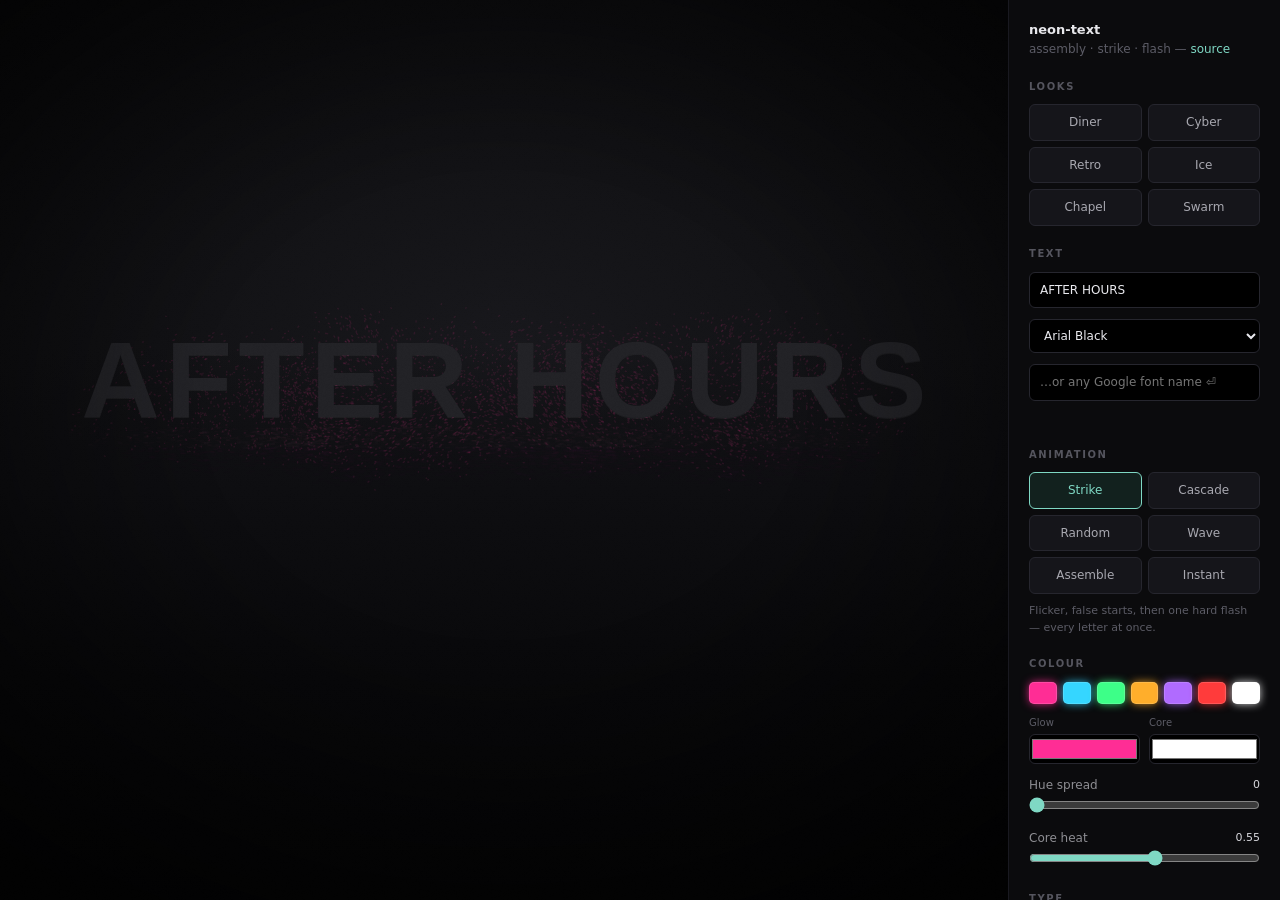
==== index.html @ d5eec2d4 "neon-text v1.0.0 A neon sign that assembles, strikes and burns, built from a particle field.  Real D" ====
<!doctype html>
<meta charset="utf-8">
<title>neon-text — playground</title>
<meta name="viewport" content="width=device-width,initial-scale=1">
<meta name="description" content="A neon sign that assembles, strikes and burns, built from a particle field.">
<link rel="stylesheet" href="src/neon.css">
<style>
  * { box-sizing:border-box; }
  body { margin:0; background:#040405; color:#8e8e93; display:flex; min-height:100vh;
         overflow:hidden; font:12px/1.55 ui-sans-serif,system-ui,-apple-system,"Segoe UI",sans-serif; }
  #hold { flex:1; height:100vh; display:flex; align-items:center; justify-content:center;
          background:#020203; overflow:hidden; }
  #stage { width:100%; height:100%; }
  body.framed #stage { box-shadow:0 24px 80px -20px #000, 0 0 0 1px #121216; border-radius:3px; }
  body.solo #panel { display:none; }

  #panel { width:272px; flex:none; height:100vh; overflow-y:auto; padding:20px 20px 28px;
           background:#0b0b0d; border-left:1px solid #191920;
           scrollbar-width:thin; scrollbar-color:#26262e #0b0b0d; }
  #panel::-webkit-scrollbar { width:8px } #panel::-webkit-scrollbar-thumb { background:#26262e; border-radius:4px }
  .ttl { color:#e8e8ec; font-size:13px; font-weight:600; }
  .sub { color:#5c5c66; margin-bottom:18px; }
  .sub a { color:#7fd8c4; text-decoration:none; }
  h2 { margin:20px 0 10px; font-size:10px; letter-spacing:.16em; text-transform:uppercase;
       color:#55555e; font-weight:600; }
  .row { margin-bottom:11px; }
  .row label { display:flex; justify-content:space-between; margin-bottom:4px; color:#8e8e93; }
  .row output { color:#d8d8dd; font-variant-numeric:tabular-nums; font-size:11px; }
  input[type=range] { width:100%; accent-color:#7fd8c4; height:14px; margin:0; }
  input[type=text], select { width:100%; padding:8px 10px; background:#000; color:#eaeaef;
      border:1px solid #26262e; border-radius:6px; font:inherit; }
  input[type=text]:focus, select:focus { outline:none; border-color:#7fd8c4; }
  input[type=color] { width:100%; height:30px; padding:0; background:#000; cursor:pointer;
      border:1px solid #26262e; border-radius:6px; }
  .cc { display:flex; gap:9px } .cc > div { flex:1 }
  .cc small { display:block; color:#5c5c66; margin-bottom:4px; }
  #swatches { display:grid; grid-template-columns:repeat(7,1fr); gap:6px; margin-bottom:11px; }
  #swatches i { height:22px; border-radius:5px; cursor:pointer; border:1px solid rgba(255,255,255,.14);
                box-shadow:0 0 10px -1px currentColor; transition:transform .12s; }
  #swatches i:hover { transform:translateY(-2px); }
  button { padding:8px 6px; background:#15151a; color:#a8a8b0; border:1px solid #26262e;
           border-radius:6px; cursor:pointer; font:inherit; width:100%; transition:.12s; }
  button:hover { background:#1e1e25; color:#d8d8dd; }
  #modes, #looks { display:grid; grid-template-columns:1fr 1fr; gap:6px; }
  #modes button { text-transform:capitalize } #modes button.on { border-color:#7fd8c4; color:#7fd8c4; background:#12211e }
  .hint { color:#5c5c66; font-size:11px; margin-top:8px; min-height:28px; }
  .acts { display:grid; grid-template-columns:1fr 1fr; gap:6px; margin-top:16px; }
  #replay { grid-column:1/3; border-color:#7fd8c4; color:#7fd8c4; }
  #fstat { font-size:11px; min-height:15px; margin-top:6px; }
</style>

<div id="hold"><div id="stage"></div></div>
<div id="panel"></div>

<script src="src/neon.js"></script>
<script>
/* The panel is a CONSUMER of the public API — it only ever calls
   sign.set() / .look() / .replay() / .pause(). Nothing here reaches into the
   engine, which is what proves the extraction is real. */

const SLIDERS = [
  ['Colour', 'hue',      'Hue spread',          0,   360, 5,   null ],
  ['Colour', 'coreHeat', 'Core heat',           0,   1,   .05, null ],
  ['Type',   'size',     'Size',                28,  240, 2,   null ],
  ['Type',   'track',    'Letter spacing',      0,   20,  1,   null ],
  ['Type',   'tube',     'Tube opacity',        0,   1,   .05, null ],
  ['Gas',    'dots',     'Dots',                800, 30000,200,null ],
  ['Gas',    'dotSize',  'Dot size',            .5,  3,   .1,  null ],
  ['Gas',    'gas',      'Gas turbulence',      0,   3,   .05, null ],
  ['Gas',    'hug',      'Hug letters',         0,   1,   .05, null ],
  ['Gas',    'settle',   'Settle (spring)',     .02, .3,  .01, null ],
  ['Gas',    'trail',    'Trail fade',          4,   60,  1,   null ],
  ['Room',   'room',     'Room presence',       0,   1,   .05, null ],
  ['Room',   'reflect',  'Reflection',          0,   1,   .05, null ],
  ['Room',   'push',     'Cursor push',         0,   2,   .05, null ],
  ['Timing', 'flash',    'Flash intensity',     0,   1.4, .05, null ],
  ['Timing', 'scatter',  'Start scatter',       0,   400, 10,  null ],
  ['Timing', 'pulses',   'Strike pulses',       0,   3,   1,   ['strike'] ],
  ['Timing', 'stagger',  'Arrival stagger',     0,   .9,  .05, ['strike'] ],
  ['Timing', 'gap',      'Letter gap (frames)', 2,   30,  1,   ['cascade','random','wave'] ],
];
const G_FONTS = ['Monoton','Bungee','Bungee Shade','Bungee Inline','Righteous','Audiowide','Orbitron',
  'Michroma','Syncopate','Tourney','Rubik Mono One','Bowlby One','Alfa Slab One','Anton',
  'Archivo Black','Bebas Neue','Black Ops One','Titan One','Ultra','Staatliches','Six Caps',
  'Faster One','Wallpoet','Iceberg','Codystar','Monofett','Nabla','Nosifer','Rampart One',
  'Silkscreen','Press Start 2P','Vast Shadow','Shrikhand','Fugaz One','Carter One','Lobster',
  'Lobster Two','Pacifico','Great Vibes','Kaushan Script','Sacramento','Satisfy','Yellowtail',
  'Playball','Poiret One','Permanent Marker','Rock Salt','Chewy','Cinzel'];
const PRESETS = ['#ff2d95','#35d6ff','#3dff88','#ffae2b','#b06bff','#ff3b3b','#ffffff'];
const CAPS = new Set(Neon.CAPS_FONTS);

/* ── hash hooks (headless capture) ────────────────────────────────────────────
   #t=TEXT · #mode=cascade · #font=Monoton · #c=ff2d95 · #k=ffffff
   #s=hug:1,dots:9000 · #f=N (run N frames, freeze, hide panel)
   Keys are delimiter-anchored: an unanchored /t=/ also matches the "t=" inside
   "font=Monoton", which silently renders the font name as the sign's text.
   NB changing ONLY the hash does not reload the document — bump a query param
   too, or you screenshot a stale frame and report a bug that isn't there.     */
const hashGet = k => location.hash.match(new RegExp('(?:^|[#&])' + k + '=([^&#]+)'));
const opts = {};
{
  const t = hashGet('t'), m = hashGet('mode'), c = hashGet('c'), k = hashGet('k'), s = hashGet('s');
  if (t) opts.text = decodeURIComponent(t[1]);
  if (m) opts.mode = m[1];
  if (c) opts.glow = '#' + c[1];
  if (k) opts.core = '#' + k[1];
  if (s) s[1].split(',').forEach(kv => { const [a,b] = kv.split(':');
    if (a in Neon.DEFAULTS) opts[a] = +b; });
}
const hashFont = hashGet('font'), hashFreeze = hashGet('f');

const sign = Neon.create('#stage', opts);

/* ── panel ─────────────────────────────────────────────────────────────────── */
const panel = document.getElementById('panel');
panel.insertAdjacentHTML('beforeend', `
  <div class="ttl">neon-text</div>
  <div class="sub">assembly · strike · flash — <a href="https://github.com/" id="repo">source</a></div>
  <h2>Looks</h2><div id="looks"></div>
  <h2>Text</h2>
  <div class="row"><input type="text" id="txt" maxlength="48" placeholder="type anything…   |  =  new line"></div>
  <div class="row"><select id="fontsel">
    <optgroup label="System — works offline">${Neon.SYS_FONTS.map(f=>`<option>${f}</option>`).join('')}</optgroup>
    <optgroup label="Google — display &amp; script">${G_FONTS.map(f=>
      `<option value="${f}">${f}${CAPS.has(f)?' — caps only':''}</option>`).join('')}</optgroup>
  </select></div>
  <div class="row"><input type="text" id="gfont" placeholder="…or any Google font name ⏎"></div>
  <div id="fstat"></div>
  <h2>Animation</h2><div id="modes"></div><div class="hint" id="modehint"></div>
  <h2>Colour</h2>
  <div id="swatches">${PRESETS.map(c=>`<i data-c="${c}" style="background:${c};color:${c}"></i>`).join('')}</div>
  <div class="row cc">
    <div><small>Glow</small><input type="color" id="glow"></div>
    <div><small>Core</small><input type="color" id="corec"></div>
  </div>`);

Object.keys(Neon.LOOKS).forEach(name => {
  const b = document.createElement('button');
  b.textContent = name;
  b.onclick = () => { sign.look(name); syncPanel(); };
  document.getElementById('looks').appendChild(b);
});
Object.keys(Neon.MODES).forEach(name => {
  const b = document.createElement('button');
  b.textContent = name; b.id = 'mode_' + name;
  b.onclick = () => { sign.set({ mode:name }); syncPanel(); };
  document.getElementById('modes').appendChild(b);
});

let group = 'Colour';
for (const [g, key, label, min, max, step] of SLIDERS){
  if (g !== group){ group = g; panel.insertAdjacentHTML('beforeend', `<h2>${g}</h2>`); }
  panel.insertAdjacentHTML('beforeend',
    `<div class="row" id="row_${key}"><label>${label} <output id="o_${key}"></output></label>
     <input type="range" id="${key}" min="${min}" max="${max}" step="${step}"></div>`);
  document.getElementById(key).addEventListener('input', e => {
    sign.set({ [key]: +e.target.value }); readouts();
  });
}
panel.insertAdjacentHTML('beforeend', `
  <h2>Frame</h2>
  <div class="row"><select id="frame">
    <option value="fill">Fill window</option><option value="16:9">16 : 9 — hero</option>
    <option value="21:9">21 : 9 — banner</option><option value="1:1">1 : 1 — square</option>
    <option value="4:5">4 : 5 — social</option>
  </select></div>
  <div class="acts"><button id="replay">▶ Replay</button>
  <button id="share">Copy link</button><button id="solo">Hide panel</button></div>
  <div class="acts" style="margin-top:6px"><button id="reset">Reset</button></div>
  <div class="hint" style="margin-top:12px">Space replay · H panel · move the cursor over the sign</div>`);

/* ── wiring ────────────────────────────────────────────────────────────────── */
const $ = id => document.getElementById(id);
$('txt').addEventListener('input', e => sign.set({ text: e.target.value }));
$('fontsel').addEventListener('change', e => setFont(e.target.value));
$('gfont').addEventListener('change', e => e.target.value.trim() && setFont(e.target.value.trim()));
$('glow').addEventListener('input', e => sign.set({ glow: e.target.value }));
$('corec').addEventListener('input', e => sign.set({ core: e.target.value }));
document.querySelectorAll('#swatches i').forEach(s =>
  s.onclick = () => { sign.set({ glow: s.dataset.c }); $('glow').value = s.dataset.c; });
$('replay').onclick = () => sign.replay();
$('reset').onclick = () => { sign.set(Neon.DEFAULTS); syncPanel(); sign.replay(); };
$('solo').onclick = toggleSolo;
$('frame').addEventListener('change', e => setFrame(e.target.value));
$('share').onclick = () => {
  const d = Neon.DEFAULTS, o = sign.o;
  const diff = Object.keys(d).filter(k =>
    typeof d[k] === 'number' && o[k] !== d[k]).map(k => k + ':' + o[k]).join(',');
  location.hash = `#t=${encodeURIComponent(o.text)}&mode=${o.mode}` +
    `&font=${encodeURIComponent(o.font)}&c=${o.glow.slice(1)}&k=${o.core.slice(1)}` +
    (diff ? `&s=${diff}` : '');
  navigator.clipboard?.writeText(location.href);
  $('share').textContent = '✓ copied';
  setTimeout(() => $('share').textContent = 'Copy link', 1400);
};
addEventListener('keydown', e => {
  if (e.target.tagName === 'INPUT' || e.target.tagName === 'SELECT') return;
  if (e.code === 'Space'){ e.preventDefault(); sign.replay(); }
  if (e.key.toLowerCase() === 'h') toggleSolo();
});

async function setFont(name){
  const stat = $('fstat');
  stat.style.color = '#5c5c66'; stat.textContent = 'loading ' + name + '…';
  const r = await Neon.loadFont(name);
  if (!r.ok){ stat.style.color = '#c86a6a';
    stat.textContent = `✗ no Google font "${name}" (or offline)`; return; }
  sign.set({ font: name });
  if (r.caps){ stat.style.color = '#d8a05a';
    stat.textContent = `✓ ${name} — caps-only face, lowercase renders as capitals`; }
  else { stat.style.color = '#7fd8c4'; stat.textContent = '✓ ' + name; }
  $('fontsel').value = name;
}

let FRAME = 'fill';
function setFrame(name){
  FRAME = name;
  const hold = $('hold'), stage = $('stage');
  document.body.classList.toggle('framed', name !== 'fill');
  if (name === 'fill'){ stage.style.width = stage.style.height = '100%'; }
  else {
    const [aw, ah] = name.split(':').map(Number), pad = 34,
          s = Math.min((hold.clientWidth - pad*2) / aw, (hold.clientHeight - pad*2) / ah);
    stage.style.width = Math.round(aw * s) + 'px';
    stage.style.height = Math.round(ah * s) + 'px';
  }
  sign.resize();
}
function toggleSolo(){
  document.body.classList.toggle('solo');
  setTimeout(() => setFrame(FRAME), 30);          // panel width changed → re-fit
}
addEventListener('resize', () => { clearTimeout(window._rt); window._rt = setTimeout(() => setFrame(FRAME), 140); });

function readouts(){
  for (const [, key] of SLIDERS){
    const o = $('o_' + key); if (!o) continue;
    o.textContent = sign.o[key];
    if (key === 'dots'){                          // surface the perf ceiling
      const heavy = sign.o.dots > Neon.DOTS_SMOOTH;
      o.style.color = heavy ? '#d8a05a' : '#d8d8dd';
      o.textContent = sign.o.dots + (heavy ? ' ⚠' : '');
      o.title = heavy ? `above ~${Neon.DOTS_SMOOTH} dots this drops below 60fps` : '';
    }
  }
}
function syncPanel(){
  const o = sign.o;
  for (const [, key, , , , , modes] of SLIDERS){
    const el = $(key); if (!el) continue;
    el.value = o[key];
    const off = modes && !modes.includes(o.mode);
    el.disabled = off; $('row_' + key).style.opacity = off ? .32 : 1;
  }
  $('txt').value = o.text; $('glow').value = o.glow; $('corec').value = o.core;
  $('fontsel').value = o.font;
  document.querySelectorAll('#modes button').forEach(b =>
    b.classList.toggle('on', b.id === 'mode_' + o.mode));
  $('modehint').textContent = Neon.MODES[o.mode];
  readouts();
}

/* ── boot ──────────────────────────────────────────────────────────────────── */
(async function(){
  if (hashFont) await setFont(decodeURIComponent(hashFont[1]));
  syncPanel();
  if (hashFreeze && /^\d+$/.test(hashFreeze[1])){
    /* Hiding the panel RESIZES the stage, and the engine's ResizeObserver
       fires asynchronously — after the frame loop below. It would rebuild the
       sign and wipe the frozen frame. So: hide first, let layout and the
       observer settle, and only then drive the frames. */
    $('panel').style.display = 'none';
    await new Promise(r => requestAnimationFrame(() => requestAnimationFrame(r)));
    sign.resize();
    sign.pause(); sign.replay();
    const n = +hashFreeze[1];
    for (let i = 0; i < n; i++) sign.step();     // exact frame, reproducible
  }
})();
</script>
---- src/neon.css ----
/* neon-text v1.0.0 — scene styles
   Everything is scoped to .neon-scene and driven by custom properties set on
   that element (never on :root), so several signs can share a page. */

.neon-scene {
  position: relative;
  overflow: hidden;
  background: #070708;
  --nc: #ff2d95;      /* current glow colour            */
  --br: 55%;          /* bloom radius                   */
  --bx: 50%;          /* bloom centre, % across scene   */
  --pool: 0;          /* floor light intensity          */
  --room: 1;          /* wall/floor/vignette presence   */
  --wall: #17171b;    /* wall tint                      */
  --floor: 74%;       /* ground line, % down the scene  */
  --ref: .2;          /* reflection opacity             */
}
.neon-scene > * { position: absolute; }

/* back wall — neon needs a plane to fall on, not a void */
.neon-wall {
  inset: 0; z-index: 0;
  background:
    radial-gradient(120% 80% at 50% 38%, var(--wall) 0%, #0b0b0d 58%, #070708 100%),
    linear-gradient(#0a0a0c, #050506);
}
/* ground. No hard seam: it has to arrive as a gradient, or it reads as a
   rectangle pasted over the wall. */
.neon-floor {
  left: 0; right: 0; top: calc(var(--floor) - 9%); bottom: 0; z-index: 1;
  opacity: var(--room);
  background: linear-gradient(rgba(20,20,24,0) 0%, #0d0d10 26%, #08080a 60%, #050506 100%);
}
.neon-canvas { display: block; inset: 0; z-index: 2; }

/* the pool of light thrown onto the floor. Its top edge MUST be masked — a
   radial gradient clipped by a box edge draws a hard rule across the scene. */
.neon-pool {
  left: 0; right: 0; top: var(--floor); height: 52%; z-index: 3;
  pointer-events: none; mix-blend-mode: screen;
  opacity: calc(var(--pool) * var(--room));
  background: radial-gradient(58% 100% at var(--bx) 0%, var(--nc) 0%, transparent 72%);
  -webkit-mask-image: linear-gradient(to bottom, transparent 0%, #000 22%, #000 60%, transparent 100%);
          mask-image: linear-gradient(to bottom, transparent 0%, #000 22%, #000 60%, transparent 100%);
}

/* the tube: real DOM text, one span per character, three stacked layers */
.neon-off, .neon-lit { inset: 0; z-index: 4; pointer-events: none; }
.neon-off span, .neon-lit span, .neon-ref span { position: absolute; white-space: pre; }
.neon-off span { color: #212125; text-shadow: 0 1px 0 rgba(255,255,255,.05); }
/* both start dark and are lit per frame by the engine. The reflection needs the
   same default as the lit layer — without it, any frame the engine doesn't
   reach renders the reflection at FULL strength over an unlit sign. */
.neon-lit span, .neon-ref span { opacity: 0; }

/* reflection: foreshortened about the ground line, blurred, masked to a fade */
.neon-refwrap {
  inset: 0; z-index: 3; pointer-events: none; opacity: var(--room);
  -webkit-mask-image: linear-gradient(to bottom, transparent var(--floor), #000 calc(var(--floor) + 2%), transparent 100%);
          mask-image: linear-gradient(to bottom, transparent var(--floor), #000 calc(var(--floor) + 2%), transparent 100%);
}
.neon-ref { inset: 0; filter: blur(3.5px); opacity: var(--ref); }

.neon-vig {
  inset: 0; z-index: 6; pointer-events: none; opacity: var(--room);
  background: radial-gradient(75% 65% at 50% 45%, transparent 40%, rgba(0,0,0,.72) 100%);
}
.neon-grain {
  inset: 0; z-index: 7; pointer-events: none;
  opacity: calc(.045 * var(--room)); mix-blend-mode: overlay;
}
/* the sign lighting its surroundings. Scene-scoped by default — a library has
   no business flashing the host page. */
.neon-bloom {
  inset: 0; z-index: 8; pointer-events: none; opacity: 0; mix-blend-mode: screen;
  background: radial-gradient(circle at var(--bx) 44%, var(--nc) 0%, transparent var(--br));
}
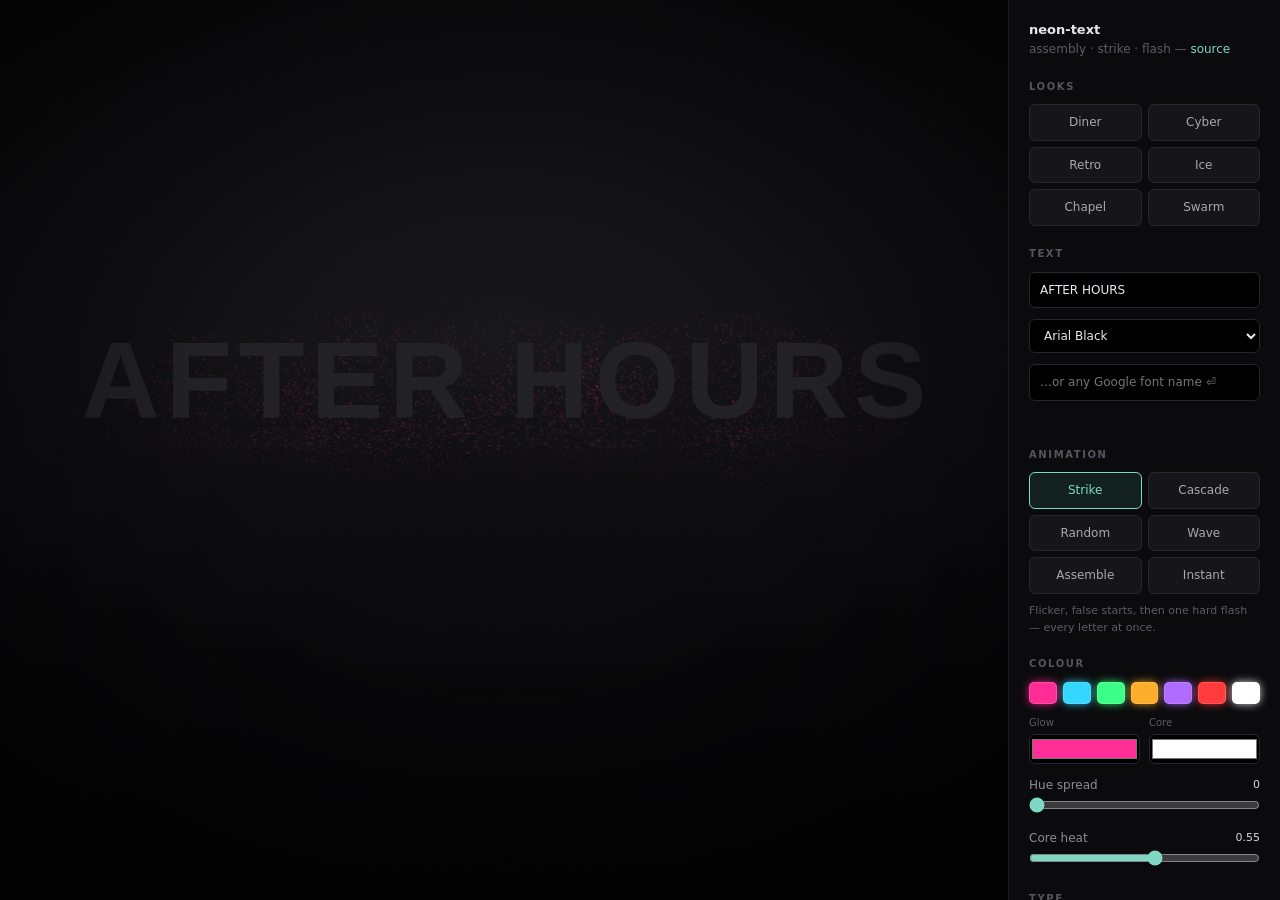
==== commit 7cf6cbb5: "Add an inline favicon A missing favicon is a 404 in every visitor's devtools. Inlined as an SVG data" ====
--- a/index.html
+++ b/index.html
@@ -3,6 +3,9 @@
 <title>neon-text — playground</title>
 <meta name="viewport" content="width=device-width,initial-scale=1">
 <meta name="description" content="A neon sign that assembles, strikes and burns, built from a particle field.">
+<!-- inline so the page stays asset-free and the console stays silent; a missing
+     favicon is a 404 in every visitor's devtools -->
+<link rel="icon" href="data:image/svg+xml,%3Csvg xmlns='http://www.w3.org/2000/svg' viewBox='0 0 32 32'%3E%3Crect width='32' height='32' rx='7' fill='%23070708'/%3E%3Ctext x='16' y='23' font-family='Arial Black,sans-serif' font-size='20' text-anchor='middle' fill='%23ff2d95'%3EN%3C/text%3E%3C/svg%3E">
 <link rel="stylesheet" href="src/neon.css">
 <style>
   * { box-sizing:border-box; }
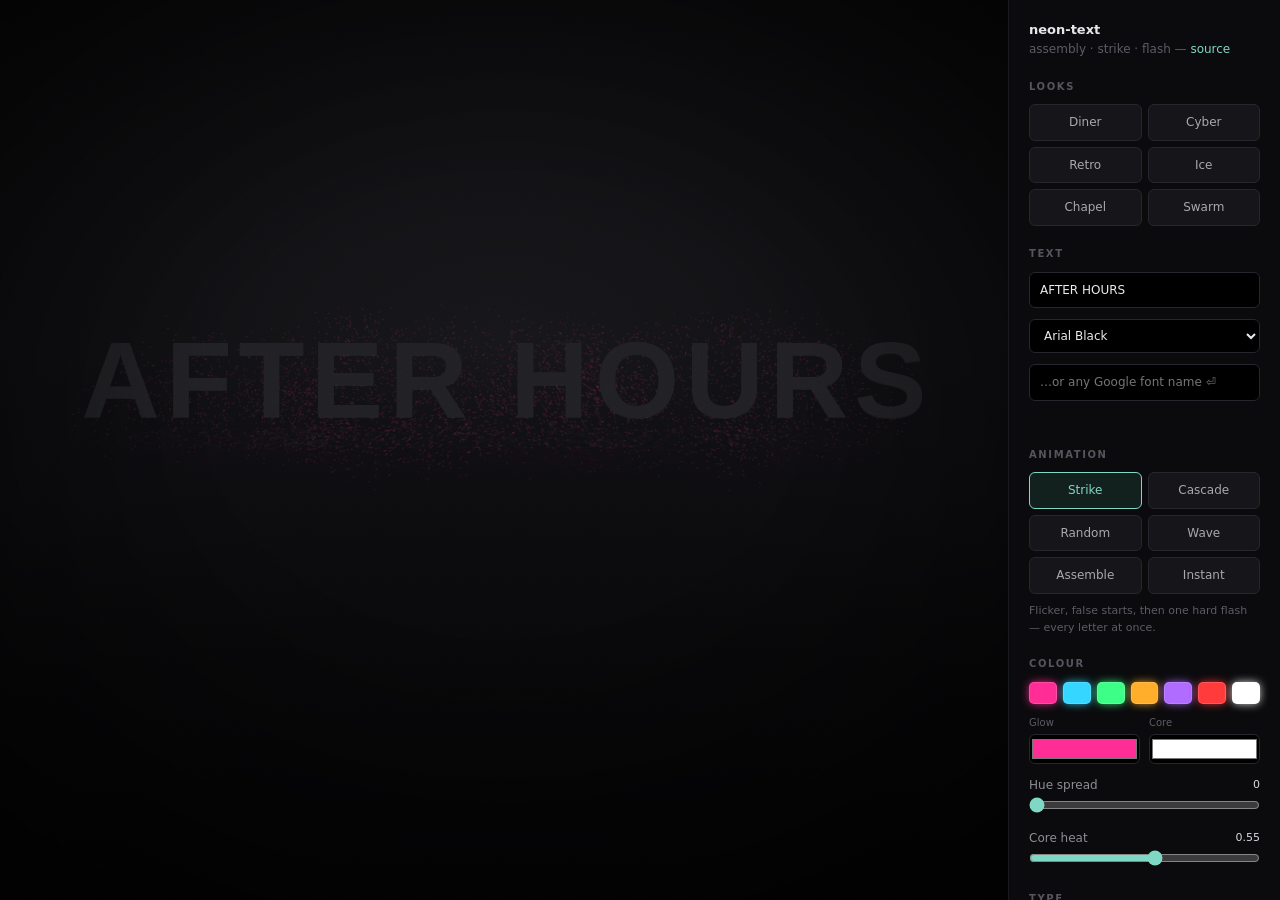
==== commit 81548100: "Point the panel's source link at the repo Co-Authored-By: Claude Opus 5 (1M context) <noreply@anthro" ====
--- a/index.html
+++ b/index.html
@@ -118,7 +118,8 @@
 const panel = document.getElementById('panel');
 panel.insertAdjacentHTML('beforeend', `
   <div class="ttl">neon-text</div>
-  <div class="sub">assembly · strike · flash — <a href="https://github.com/" id="repo">source</a></div>
+  <div class="sub">assembly · strike · flash —
+    <a href="https://github.com/nirshribman-byte/neon-text" id="repo" target="_blank" rel="noopener">source</a></div>
   <h2>Looks</h2><div id="looks"></div>
   <h2>Text</h2>
   <div class="row"><input type="text" id="txt" maxlength="48" placeholder="type anything…   |  =  new line"></div>
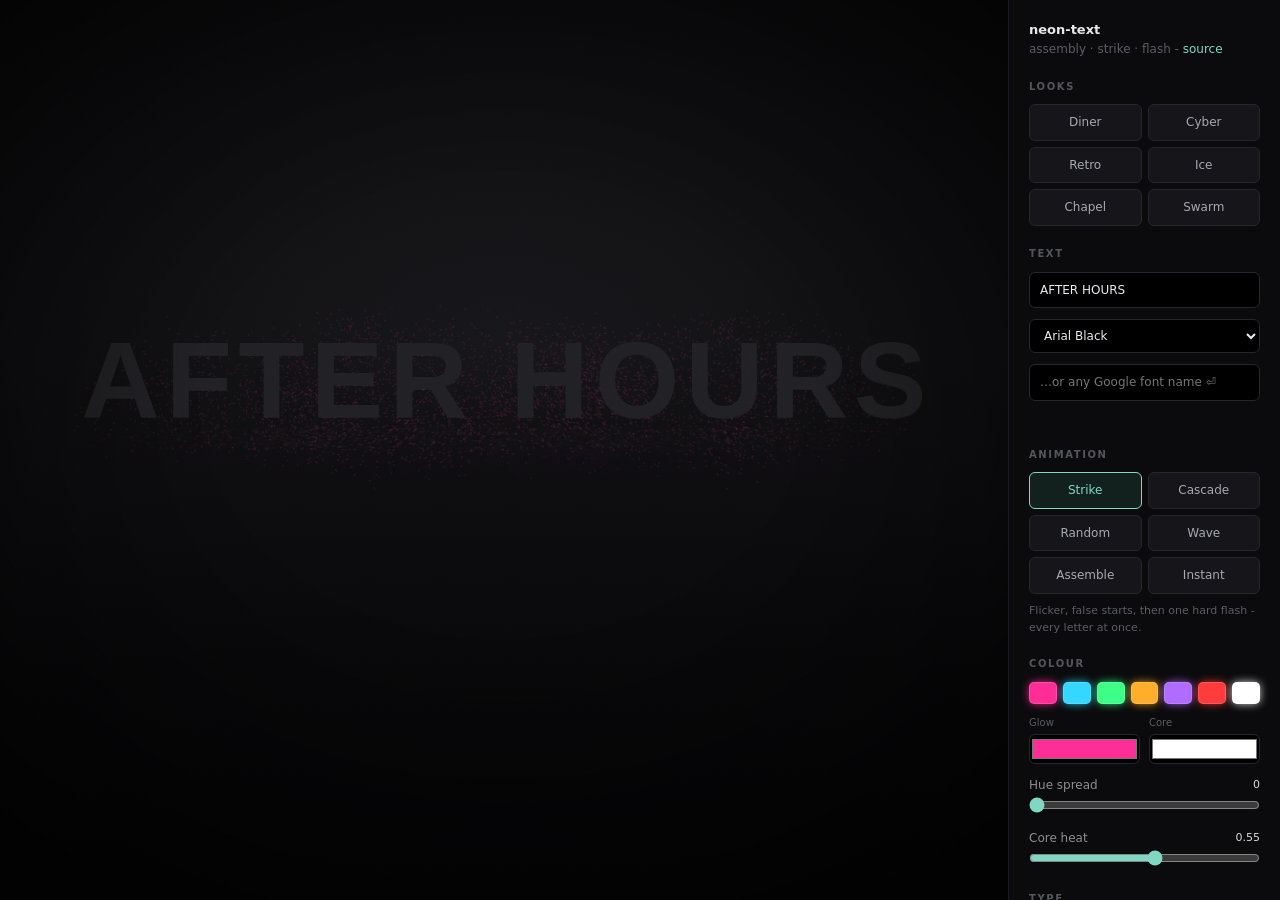
==== commit 0b367960: "Use plain hyphens throughout Replaces every em dash, en dash and dash-lookalike (minus sign, non-bre" ====
--- a/index.html
+++ b/index.html
@@ -1,6 +1,6 @@
 <!doctype html>
 <meta charset="utf-8">
-<title>neon-text — playground</title>
+<title>neon-text - playground</title>
 <meta name="viewport" content="width=device-width,initial-scale=1">
 <meta name="description" content="A neon sign that assembles, strikes and burns, built from a particle field.">
 <!-- inline so the page stays asset-free and the console stays silent; a missing
@@ -57,7 +57,7 @@
 
 <script src="src/neon.js"></script>
 <script>
-/* The panel is a CONSUMER of the public API — it only ever calls
+/* The panel is a CONSUMER of the public API - it only ever calls
    sign.set() / .look() / .replay() / .pause(). Nothing here reaches into the
    engine, which is what proves the extraction is real. */
 
@@ -97,7 +97,7 @@
    #s=hug:1,dots:9000 · #f=N (run N frames, freeze, hide panel)
    Keys are delimiter-anchored: an unanchored /t=/ also matches the "t=" inside
    "font=Monoton", which silently renders the font name as the sign's text.
-   NB changing ONLY the hash does not reload the document — bump a query param
+   NB changing ONLY the hash does not reload the document - bump a query param
    too, or you screenshot a stale frame and report a bug that isn't there.     */
 const hashGet = k => location.hash.match(new RegExp('(?:^|[#&])' + k + '=([^&#]+)'));
 const opts = {};
@@ -118,15 +118,15 @@
 const panel = document.getElementById('panel');
 panel.insertAdjacentHTML('beforeend', `
   <div class="ttl">neon-text</div>
-  <div class="sub">assembly · strike · flash —
+  <div class="sub">assembly · strike · flash -
     <a href="https://github.com/nirshribman-byte/neon-text" id="repo" target="_blank" rel="noopener">source</a></div>
   <h2>Looks</h2><div id="looks"></div>
   <h2>Text</h2>
   <div class="row"><input type="text" id="txt" maxlength="48" placeholder="type anything…   |  =  new line"></div>
   <div class="row"><select id="fontsel">
-    <optgroup label="System — works offline">${Neon.SYS_FONTS.map(f=>`<option>${f}</option>`).join('')}</optgroup>
-    <optgroup label="Google — display &amp; script">${G_FONTS.map(f=>
-      `<option value="${f}">${f}${CAPS.has(f)?' — caps only':''}</option>`).join('')}</optgroup>
+    <optgroup label="System - works offline">${Neon.SYS_FONTS.map(f=>`<option>${f}</option>`).join('')}</optgroup>
+    <optgroup label="Google - display &amp; script">${G_FONTS.map(f=>
+      `<option value="${f}">${f}${CAPS.has(f)?' - caps only':''}</option>`).join('')}</optgroup>
   </select></div>
   <div class="row"><input type="text" id="gfont" placeholder="…or any Google font name ⏎"></div>
   <div id="fstat"></div>
@@ -164,9 +164,9 @@
 panel.insertAdjacentHTML('beforeend', `
   <h2>Frame</h2>
   <div class="row"><select id="frame">
-    <option value="fill">Fill window</option><option value="16:9">16 : 9 — hero</option>
-    <option value="21:9">21 : 9 — banner</option><option value="1:1">1 : 1 — square</option>
-    <option value="4:5">4 : 5 — social</option>
+    <option value="fill">Fill window</option><option value="16:9">16 : 9 - hero</option>
+    <option value="21:9">21 : 9 - banner</option><option value="1:1">1 : 1 - square</option>
+    <option value="4:5">4 : 5 - social</option>
   </select></div>
   <div class="acts"><button id="replay">▶ Replay</button>
   <button id="share">Copy link</button><button id="solo">Hide panel</button></div>
@@ -211,7 +211,7 @@
     stat.textContent = `✗ no Google font "${name}" (or offline)`; return; }
   sign.set({ font: name });
   if (r.caps){ stat.style.color = '#d8a05a';
-    stat.textContent = `✓ ${name} — caps-only face, lowercase renders as capitals`; }
+    stat.textContent = `✓ ${name} - caps-only face, lowercase renders as capitals`; }
   else { stat.style.color = '#7fd8c4'; stat.textContent = '✓ ' + name; }
   $('fontsel').value = name;
 }
@@ -270,7 +270,7 @@
   syncPanel();
   if (hashFreeze && /^\d+$/.test(hashFreeze[1])){
     /* Hiding the panel RESIZES the stage, and the engine's ResizeObserver
-       fires asynchronously — after the frame loop below. It would rebuild the
+       fires asynchronously - after the frame loop below. It would rebuild the
        sign and wipe the frozen frame. So: hide first, let layout and the
        observer settle, and only then drive the frames. */
     $('panel').style.display = 'none';
--- a/src/neon.css
+++ b/src/neon.css
@@ -1,4 +1,4 @@
-/* neon-text v1.0.0 — scene styles
+/* neon-text v1.0.0 - scene styles
    Everything is scoped to .neon-scene and driven by custom properties set on
    that element (never on :root), so several signs can share a page. */
 
@@ -17,7 +17,7 @@
 }
 .neon-scene > * { position: absolute; }
 
-/* back wall — neon needs a plane to fall on, not a void */
+/* back wall - neon needs a plane to fall on, not a void */
 .neon-wall {
   inset: 0; z-index: 0;
   background:
@@ -33,7 +33,7 @@
 }
 .neon-canvas { display: block; inset: 0; z-index: 2; }
 
-/* the pool of light thrown onto the floor. Its top edge MUST be masked — a
+/* the pool of light thrown onto the floor. Its top edge MUST be masked - a
    radial gradient clipped by a box edge draws a hard rule across the scene. */
 .neon-pool {
   left: 0; right: 0; top: var(--floor); height: 52%; z-index: 3;
@@ -49,7 +49,7 @@
 .neon-off span, .neon-lit span, .neon-ref span { position: absolute; white-space: pre; }
 .neon-off span { color: #212125; text-shadow: 0 1px 0 rgba(255,255,255,.05); }
 /* both start dark and are lit per frame by the engine. The reflection needs the
-   same default as the lit layer — without it, any frame the engine doesn't
+   same default as the lit layer - without it, any frame the engine doesn't
    reach renders the reflection at FULL strength over an unlit sign. */
 .neon-lit span, .neon-ref span { opacity: 0; }
 
@@ -69,7 +69,7 @@
   inset: 0; z-index: 7; pointer-events: none;
   opacity: calc(.045 * var(--room)); mix-blend-mode: overlay;
 }
-/* the sign lighting its surroundings. Scene-scoped by default — a library has
+/* the sign lighting its surroundings. Scene-scoped by default - a library has
    no business flashing the host page. */
 .neon-bloom {
   inset: 0; z-index: 8; pointer-events: none; opacity: 0; mix-blend-mode: screen;
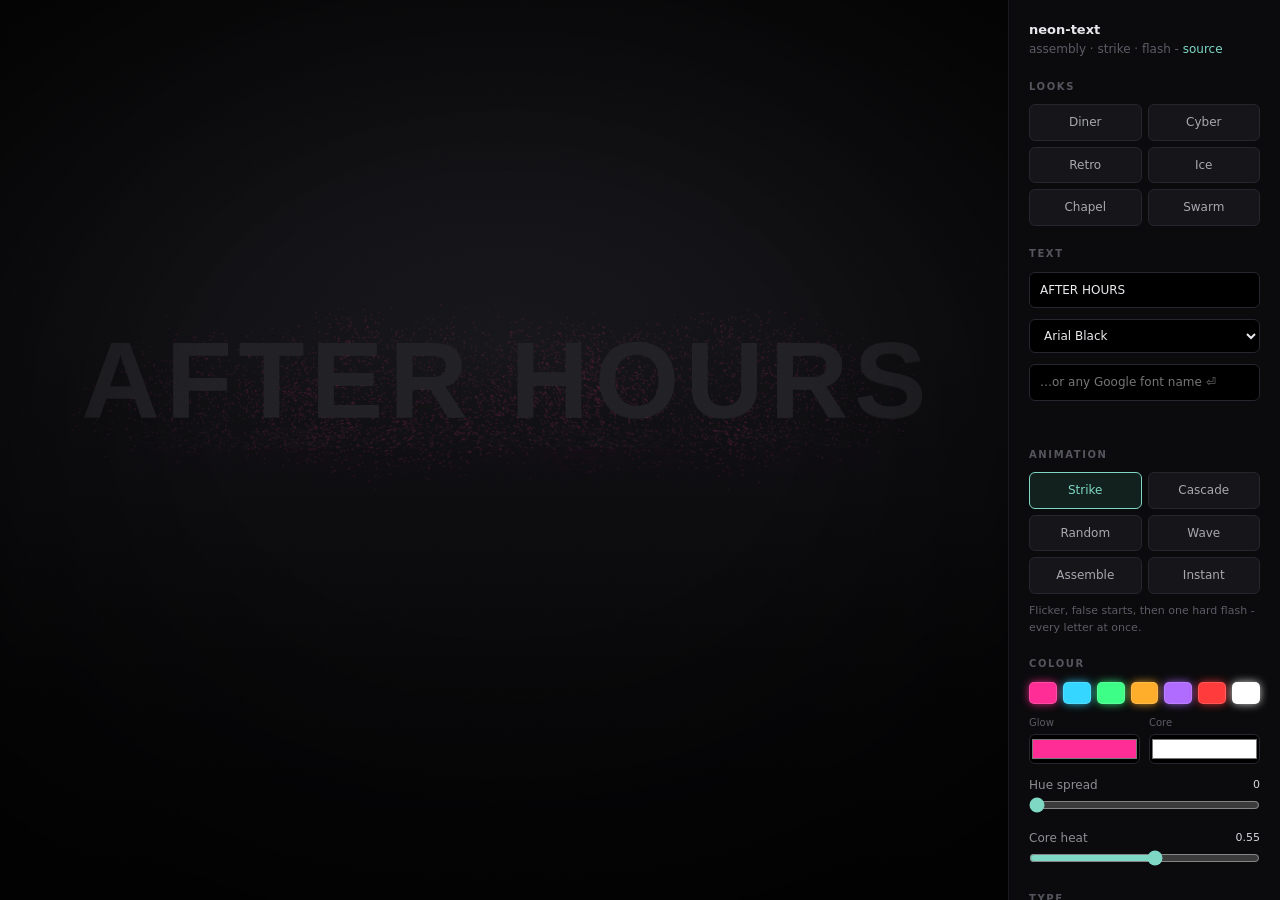
==== commit fd516c7a: "Update URLs for the nirshribman handle Account renamed from nirshribman-byte. Repo URLs redirect, bu" ====
--- a/index.html
+++ b/index.html
@@ -119,7 +119,7 @@
 panel.insertAdjacentHTML('beforeend', `
   <div class="ttl">neon-text</div>
   <div class="sub">assembly · strike · flash -
-    <a href="https://github.com/nirshribman-byte/neon-text" id="repo" target="_blank" rel="noopener">source</a></div>
+    <a href="https://github.com/nirshribman/neon-text" id="repo" target="_blank" rel="noopener">source</a></div>
   <h2>Looks</h2><div id="looks"></div>
   <h2>Text</h2>
   <div class="row"><input type="text" id="txt" maxlength="48" placeholder="type anything…   |  =  new line"></div>
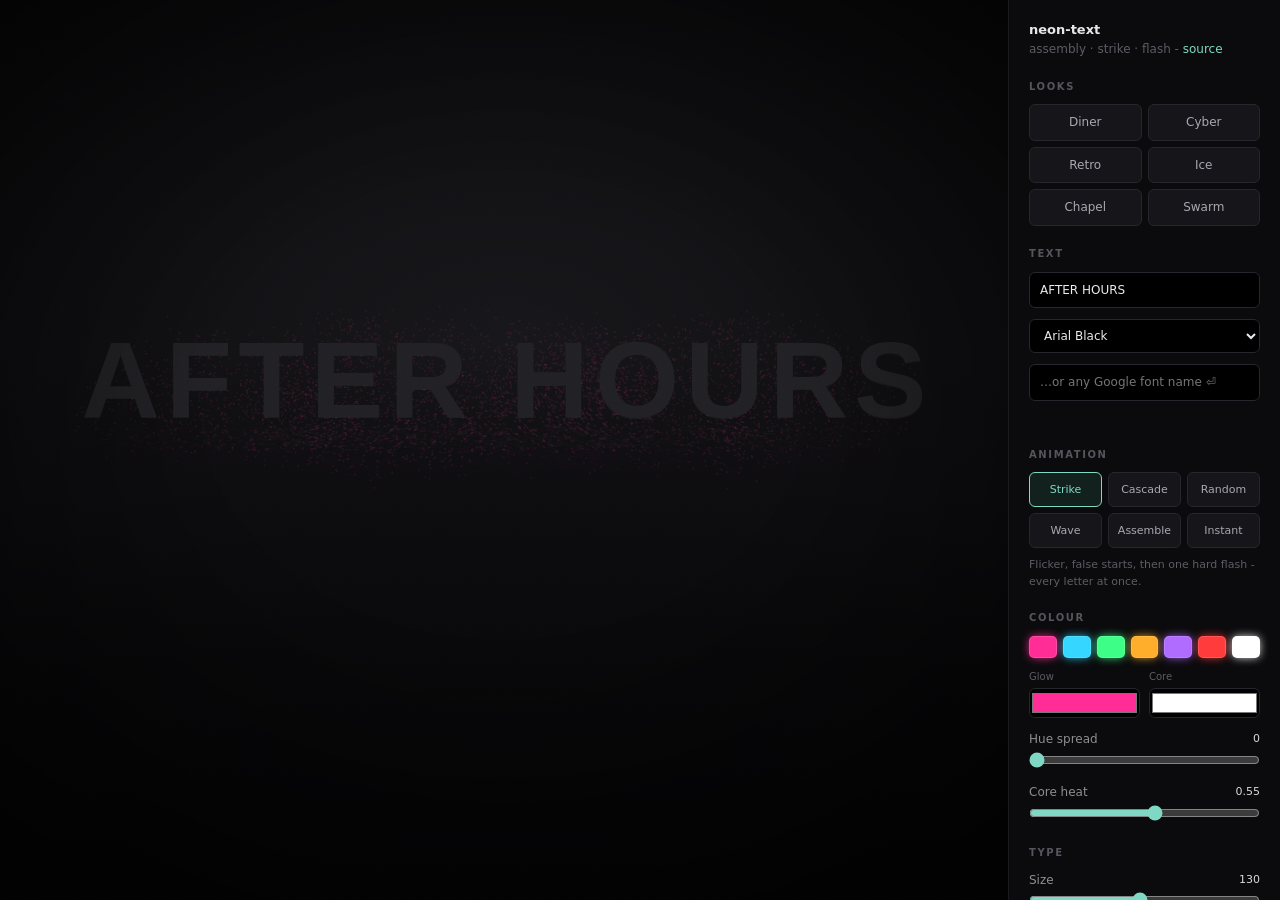
==== commit 99b3b75e: "neon-text v1.1.0 Three new modes (trace, broken, and drain - the first exit), an Export code modal g" ====
--- a/index.html
+++ b/index.html
@@ -44,12 +44,33 @@
   button { padding:8px 6px; background:#15151a; color:#a8a8b0; border:1px solid #26262e;
            border-radius:6px; cursor:pointer; font:inherit; width:100%; transition:.12s; }
   button:hover { background:#1e1e25; color:#d8d8dd; }
-  #modes, #looks { display:grid; grid-template-columns:1fr 1fr; gap:6px; }
-  #modes button { text-transform:capitalize } #modes button.on { border-color:#7fd8c4; color:#7fd8c4; background:#12211e }
+  #looks { display:grid; grid-template-columns:1fr 1fr; gap:6px; }
+  /* 9 modes: a 3x3 grid, no orphan half-row */
+  #modes { display:grid; grid-template-columns:1fr 1fr 1fr; gap:6px; }
+  #modes button { text-transform:capitalize; padding:8px 2px; font-size:11px; }
+  #modes button.on, #looks button.on { border-color:#7fd8c4; color:#7fd8c4; background:#12211e }
   .hint { color:#5c5c66; font-size:11px; margin-top:8px; min-height:28px; }
   .acts { display:grid; grid-template-columns:1fr 1fr; gap:6px; margin-top:16px; }
   #replay { grid-column:1/3; border-color:#7fd8c4; color:#7fd8c4; }
   #fstat { font-size:11px; min-height:15px; margin-top:6px; }
+
+  #exportwrap { position:fixed; inset:0; background:rgba(2,2,3,.72); display:none;
+                align-items:center; justify-content:center; z-index:10; }
+  #exportwrap.open { display:flex; }
+  /* 700px: the pinned CDN URLs are the longest lines and the whole point -
+     they must be readable without horizontal scrolling */
+  #exportdlg { width:min(700px, calc(100vw - 48px)); background:#0b0b0d; border:1px solid #26262e;
+            border-radius:10px; padding:18px 18px 16px; box-shadow:0 30px 90px -20px #000; }
+  #exportdlg h3 { margin:0 0 4px; font-size:13px; color:#e8e8ec; font-weight:600; }
+  #exportdlg .sub { margin-bottom:12px; }
+  #exportcode { width:100%; resize:vertical; background:#000; color:#d8d8dd;
+                border:1px solid #26262e; border-radius:6px; padding:10px;
+                font:10px/1.5 ui-monospace,Consolas,monospace; white-space:pre; }
+  /* quiet focus: the mint primary belongs to Copy code alone */
+  #exportcode:focus { outline:none; border-color:#3a3a44; }
+  #exportdlg .acts { margin-top:10px; }
+  /* the one button the modal exists for carries the primary treatment */
+  #exportcopy { border-color:#7fd8c4; color:#7fd8c4; }
 </style>
 
 <div id="hold"><div id="stage"></div></div>
@@ -138,16 +159,19 @@
     <div><small>Core</small><input type="color" id="corec"></div>
   </div>`);
 
+/* the active look, or null once any manual change diverges from it - the grid
+   must answer "which look am I in", and after an edit the honest answer is none */
+let curLook = null;
 Object.keys(Neon.LOOKS).forEach(name => {
   const b = document.createElement('button');
-  b.textContent = name;
-  b.onclick = () => { sign.look(name); syncPanel(); };
+  b.textContent = name; b.id = 'look_' + name;
+  b.onclick = () => { curLook = name; sign.look(name); syncPanel(); };
   document.getElementById('looks').appendChild(b);
 });
 Object.keys(Neon.MODES).forEach(name => {
   const b = document.createElement('button');
   b.textContent = name; b.id = 'mode_' + name;
-  b.onclick = () => { sign.set({ mode:name }); syncPanel(); };
+  b.onclick = () => { curLook = null; sign.set({ mode:name }); syncPanel(); };
   document.getElementById('modes').appendChild(b);
 });
 
@@ -158,7 +182,7 @@
     `<div class="row" id="row_${key}"><label>${label} <output id="o_${key}"></output></label>
      <input type="range" id="${key}" min="${min}" max="${max}" step="${step}"></div>`);
   document.getElementById(key).addEventListener('input', e => {
-    sign.set({ [key]: +e.target.value }); readouts();
+    curLook = null; sign.set({ [key]: +e.target.value }); readouts(); syncLooks();
   });
 }
 panel.insertAdjacentHTML('beforeend', `
@@ -169,23 +193,46 @@
     <option value="4:5">4 : 5 - social</option>
   </select></div>
   <div class="acts"><button id="replay">▶ Replay</button>
-  <button id="share">Copy link</button><button id="solo">Hide panel</button></div>
-  <div class="acts" style="margin-top:6px"><button id="reset">Reset</button></div>
+  <button id="share">Copy link</button><button id="export">Export code</button></div>
+  <div class="acts" style="margin-top:6px"><button id="solo">Hide panel</button><button id="reset">Reset</button></div>
   <div class="hint" style="margin-top:12px">Space replay · H panel · move the cursor over the sign</div>`);
+
+document.body.insertAdjacentHTML('beforeend', `
+  <div id="exportwrap"><div id="exportdlg" role="dialog" aria-modal="true" aria-labelledby="exporttitle">
+    <h3 id="exporttitle">Use this sign on your page</h3>
+    <div class="sub">Two files and one call, pinned to this version - everything you've dialled
+      in is in the options. The sign is a dark object: give it a dark region of the page
+      (its top and bottom edges feather into whatever is behind them).
+      Google fonts load automatically.</div>
+    <textarea id="exportcode" readonly spellcheck="false"></textarea>
+    <div class="acts"><button id="exportcopy">Copy code</button><button id="exportclose">Close</button></div>
+  </div></div>`);
 
 /* ── wiring ────────────────────────────────────────────────────────────────── */
 const $ = id => document.getElementById(id);
+function syncLooks(){
+  document.querySelectorAll('#looks button').forEach(b =>
+    b.classList.toggle('on', b.id === 'look_' + curLook));
+}
 $('txt').addEventListener('input', e => sign.set({ text: e.target.value }));
-$('fontsel').addEventListener('change', e => setFont(e.target.value));
-$('gfont').addEventListener('change', e => e.target.value.trim() && setFont(e.target.value.trim()));
-$('glow').addEventListener('input', e => sign.set({ glow: e.target.value }));
-$('corec').addEventListener('input', e => sign.set({ core: e.target.value }));
+$('fontsel').addEventListener('change', e => { curLook = null; setFont(e.target.value); });
+$('gfont').addEventListener('change', e => { if (e.target.value.trim()){ curLook = null; setFont(e.target.value.trim()); } });
+$('glow').addEventListener('input', e => { curLook = null; sign.set({ glow: e.target.value }); syncLooks(); });
+$('corec').addEventListener('input', e => { curLook = null; sign.set({ core: e.target.value }); syncLooks(); });
 document.querySelectorAll('#swatches i').forEach(s =>
-  s.onclick = () => { sign.set({ glow: s.dataset.c }); $('glow').value = s.dataset.c; });
+  s.onclick = () => { curLook = null; sign.set({ glow: s.dataset.c }); $('glow').value = s.dataset.c; syncLooks(); });
 $('replay').onclick = () => sign.replay();
-$('reset').onclick = () => { sign.set(Neon.DEFAULTS); syncPanel(); sign.replay(); };
+$('reset').onclick = () => { curLook = null; sign.set(Neon.DEFAULTS); syncPanel(); sign.replay(); };
 $('solo').onclick = toggleSolo;
 $('frame').addEventListener('change', e => setFrame(e.target.value));
+/* copy feedback must be HONEST: clipboard.writeText rejects on insecure
+   contexts and denied permission, and a false "✓ copied" on a copy-paste
+   feature sends the user off to paste code they do not have */
+async function copyFeedback(btn, text, idle){
+  try { await navigator.clipboard.writeText(text); btn.textContent = '✓ copied'; }
+  catch (err){ btn.textContent = '✗ press Ctrl+C'; }
+  setTimeout(() => btn.textContent = idle, 1400);
+}
 $('share').onclick = () => {
   const d = Neon.DEFAULTS, o = sign.o;
   const diff = Object.keys(d).filter(k =>
@@ -193,12 +240,95 @@
   location.hash = `#t=${encodeURIComponent(o.text)}&mode=${o.mode}` +
     `&font=${encodeURIComponent(o.font)}&c=${o.glow.slice(1)}&k=${o.core.slice(1)}` +
     (diff ? `&s=${diff}` : '');
-  navigator.clipboard?.writeText(location.href);
-  $('share').textContent = '✓ copied';
-  setTimeout(() => $('share').textContent = 'Copy link', 1400);
+  copyFeedback($('share'), location.href, 'Copy link');
 };
+/* ── export: a copy-paste snippet for an external page ─────────────────────────
+   Only the diff from DEFAULTS is emitted - the point of the snippet is to be
+   READ on the other side, and 25 lines of defaults bury the 4 that matter.
+   URLs are PINNED to this engine's version via the jsDelivr tag CDN: an embed
+   pointing at mutable files breaks the day the library ships a breaking change,
+   and the version comment makes pasted code diagnosable years later. */
+const EXPORT_BASE = `https://cdn.jsdelivr.net/gh/nirshribman/neon-text@v${Neon.version}`;
+function exportSnippet(){
+  const d = Neon.DEFAULTS, o = sign.o, opts = [`    text: ${JSON.stringify(o.text)}`];
+  for (const k of Object.keys(d)){
+    if (k === 'text' || o[k] === d[k]) continue;
+    opts.push(`    ${k}: ${typeof o[k] === 'string' ? JSON.stringify(o[k]) : o[k]}`);
+  }
+  /* script tags written whole - OPENING ones included - derail THIS page's HTML
+     parser mid-string (verified: the document splits into 3 scripts and the
+     snippet source renders as page text). Concat keeps the parser out. */
+  const ST = '<scr' + 'ipt', SC = '</scr' + 'ipt>';
+  /* the mask feathers BOTH edges so the dark room dissolves into the host page
+     instead of ending in a razor-straight seam - asymmetric (short ramp on top,
+     long fade below) because host content usually sits closer above the sign
+     than below it. Emitted as a style block, not an inline attribute: a
+     ~205-character div line cannot be read in the snippet's own window, and
+     the snippet's point is to be READ. */
+  const FADE = 'linear-gradient(transparent, #000 12%, #000 72%, transparent)';
+  return `<!-- neon-text v${Neon.version} - github.com/nirshribman/neon-text -->
+<link rel="stylesheet" href="${EXPORT_BASE}/src/neon.css">
+${ST} src="${EXPORT_BASE}/src/neon.js">${SC}
+
+<style>
+  /* top and bottom feather into the host page - asymmetric on purpose:
+     host content usually sits closer above the sign than below it */
+  #neon-sign{
+    width:100%; height:420px;
+    mask-image:${FADE};
+    -webkit-mask-image:${FADE};
+  }
+</style>
+<div id="neon-sign"></div>
+${ST}>
+  Neon.create('#neon-sign', {
+${opts.join(',\n')}
+  });
+${SC}`;
+}
+function openExport(){
+  const ta = $('exportcode');
+  ta.value = exportSnippet();
+  $('exportwrap').classList.add('open');
+  /* the Tab trap is keyboard-only; inert makes the background dead to a screen
+     reader's virtual cursor too */
+  $('panel').inert = true; $('hold').inert = true;
+  ta.style.height = 'auto';                        // size to the snippet, not to a guess
+  ta.style.height = Math.min(340, ta.scrollHeight + 4) + 'px';
+  ta.focus(); ta.select();
+}
+function closeExport(){
+  if (!$('exportwrap').classList.contains('open')) return;
+  $('exportwrap').classList.remove('open');
+  $('panel').inert = false; $('hold').inert = false;
+  $('export').focus();                             // focus returns where it came from
+}
+$('export').onclick = openExport;
+$('exportclose').onclick = closeExport;
+$('exportwrap').onclick = e => { if (e.target.id === 'exportwrap') closeExport(); };
+$('exportcopy').onclick = () => copyFeedback($('exportcopy'), $('exportcode').value, 'Copy code');
+
 addEventListener('keydown', e => {
-  if (e.target.tagName === 'INPUT' || e.target.tagName === 'SELECT') return;
+  /* Escape first: the modal focuses the textarea on open, so an early return
+     for form fields would kill the one key everybody tries */
+  if (e.key === 'Escape'){ closeExport(); return; }
+  if ($('exportwrap').classList.contains('open') && e.key === 'Tab'){
+    /* trap: Tab cycles the dialog, never the obscured panel behind the scrim */
+    const ring = [$('exportcode'), $('exportcopy'), $('exportclose')];
+    const i = ring.indexOf(document.activeElement);
+    e.preventDefault();
+    ring[(i + (e.shiftKey ? -1 : 1) + ring.length) % ring.length].focus();
+    return;
+  }
+  /* swallow only what the focused control actually uses: a blanket return for
+     BUTTON/range killed the H shortcut after any click until focus moved */
+  if (e.target.tagName === 'INPUT' && e.target.type !== 'range') return;
+  /* range sliders pass letters through (H keeps working) but keep Space: a
+     user nudging a slider should not trigger a full restart */
+  if (e.target.type === 'range' && e.code === 'Space') return;
+  if (e.target.tagName === 'SELECT') return;
+  if (e.target.tagName === 'BUTTON' && (e.code === 'Space' || e.key === 'Enter')) return;
+  if (e.target.id === 'exportcode') return;        // typing/selecting in the snippet
   if (e.code === 'Space'){ e.preventDefault(); sign.replay(); }
   if (e.key.toLowerCase() === 'h') toggleSolo();
 });
@@ -231,6 +361,9 @@
   sign.resize();
 }
 function toggleSolo(){
+  /* hiding the panel must not strand keyboard focus on a hidden control */
+  if (!document.body.classList.contains('solo') &&
+      panel.contains(document.activeElement)) document.activeElement.blur();
   document.body.classList.toggle('solo');
   setTimeout(() => setFrame(FRAME), 30);          // panel width changed → re-fit
 }
@@ -254,12 +387,13 @@
     const el = $(key); if (!el) continue;
     el.value = o[key];
     const off = modes && !modes.includes(o.mode);
-    el.disabled = off; $('row_' + key).style.opacity = off ? .32 : 1;
+    el.disabled = off; $('row_' + key).style.opacity = off ? .5 : 1;
   }
   $('txt').value = o.text; $('glow').value = o.glow; $('corec').value = o.core;
   $('fontsel').value = o.font;
   document.querySelectorAll('#modes button').forEach(b =>
     b.classList.toggle('on', b.id === 'mode_' + o.mode));
+  syncLooks();
   $('modehint').textContent = Neon.MODES[o.mode];
   readouts();
 }
--- a/src/neon.css
+++ b/src/neon.css
@@ -1,4 +1,4 @@
-/* neon-text v1.0.0 - scene styles
+/* neon-text v1.1.0 - scene styles
    Everything is scoped to .neon-scene and driven by custom properties set on
    that element (never on :root), so several signs can share a page. */
 
@@ -9,6 +9,7 @@
   --nc: #ff2d95;      /* current glow colour            */
   --br: 55%;          /* bloom radius                   */
   --bx: 50%;          /* bloom centre, % across scene   */
+  --px: 50%;          /* pool centre - the lit centroid, not the loudest letter */
   --pool: 0;          /* floor light intensity          */
   --room: 1;          /* wall/floor/vignette presence   */
   --wall: #17171b;    /* wall tint                      */
@@ -39,7 +40,7 @@
   left: 0; right: 0; top: var(--floor); height: 52%; z-index: 3;
   pointer-events: none; mix-blend-mode: screen;
   opacity: calc(var(--pool) * var(--room));
-  background: radial-gradient(58% 100% at var(--bx) 0%, var(--nc) 0%, transparent 72%);
+  background: radial-gradient(58% 100% at var(--px) 0%, var(--nc) 0%, transparent 72%);
   -webkit-mask-image: linear-gradient(to bottom, transparent 0%, #000 22%, #000 60%, transparent 100%);
           mask-image: linear-gradient(to bottom, transparent 0%, #000 22%, #000 60%, transparent 100%);
 }
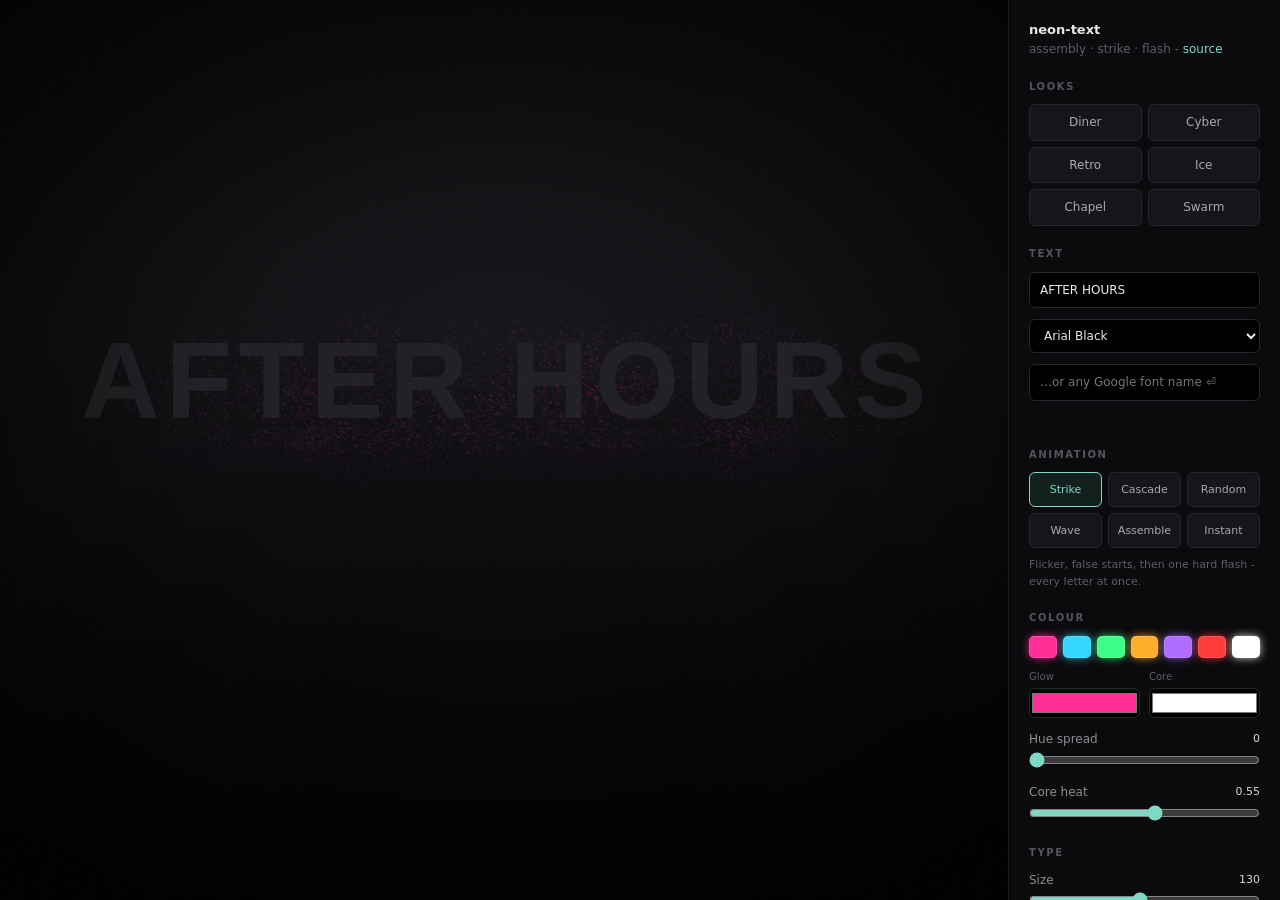
==== commit 06d620b3: "Give solo mode a way back Hiding the panel left no visible control on screen. H did restore it, but " ====
--- a/index.html
+++ b/index.html
@@ -54,6 +54,15 @@
   #replay { grid-column:1/3; border-color:#7fd8c4; color:#7fd8c4; }
   #fstat { font-size:11px; min-height:15px; margin-top:6px; }
 
+  /* The way back. Solo mode removes the panel - and the panel is where the
+     "H = panel" hint lives, so hiding it also hides the only instructions for
+     undoing it. Quiet enough not to intrude on the artwork, but never absent:
+     an action must not remove its own escape route. */
+  #restore { display:none; position:fixed; top:14px; right:14px; z-index:9;
+             width:auto; padding:7px 11px; opacity:.3; transition:opacity .15s; }
+  body.solo #restore { display:block; }
+  #restore:hover, #restore:focus-visible { opacity:1; border-color:#7fd8c4; color:#7fd8c4; }
+
   #exportwrap { position:fixed; inset:0; background:rgba(2,2,3,.72); display:none;
                 align-items:center; justify-content:center; z-index:10; }
   #exportwrap.open { display:flex; }
@@ -75,6 +84,7 @@
 
 <div id="hold"><div id="stage"></div></div>
 <div id="panel"></div>
+<button id="restore" title="Show the controls (H)" aria-label="Show the controls">☰ Panel</button>
 
 <script src="src/neon.js"></script>
 <script>
@@ -224,6 +234,7 @@
 $('replay').onclick = () => sign.replay();
 $('reset').onclick = () => { curLook = null; sign.set(Neon.DEFAULTS); syncPanel(); sign.replay(); };
 $('solo').onclick = toggleSolo;
+$('restore').onclick = toggleSolo;
 $('frame').addEventListener('change', e => setFrame(e.target.value));
 /* copy feedback must be HONEST: clipboard.writeText rejects on insecure
    contexts and denied permission, and a false "✓ copied" on a copy-paste
@@ -361,10 +372,16 @@
   sign.resize();
 }
 function toggleSolo(){
-  /* hiding the panel must not strand keyboard focus on a hidden control */
-  if (!document.body.classList.contains('solo') &&
-      panel.contains(document.activeElement)) document.activeElement.blur();
+  /* the control just used is about to be hidden, so hand focus to its
+     counterpart rather than stranding it on a display:none element. Read the
+     state BEFORE the toggle - the browser blurs an element the moment it
+     becomes display:none, and activeElement is already body by then. */
+  const goingSolo = !document.body.classList.contains('solo'),
+        fromPanel = panel.contains(document.activeElement),
+        fromRestore = document.activeElement === $('restore');
   document.body.classList.toggle('solo');
+  if (goingSolo && fromPanel) $('restore').focus();
+  else if (!goingSolo && fromRestore) $('solo').focus();
   setTimeout(() => setFrame(FRAME), 30);          // panel width changed → re-fit
 }
 addEventListener('resize', () => { clearTimeout(window._rt); window._rt = setTimeout(() => setFrame(FRAME), 140); });
